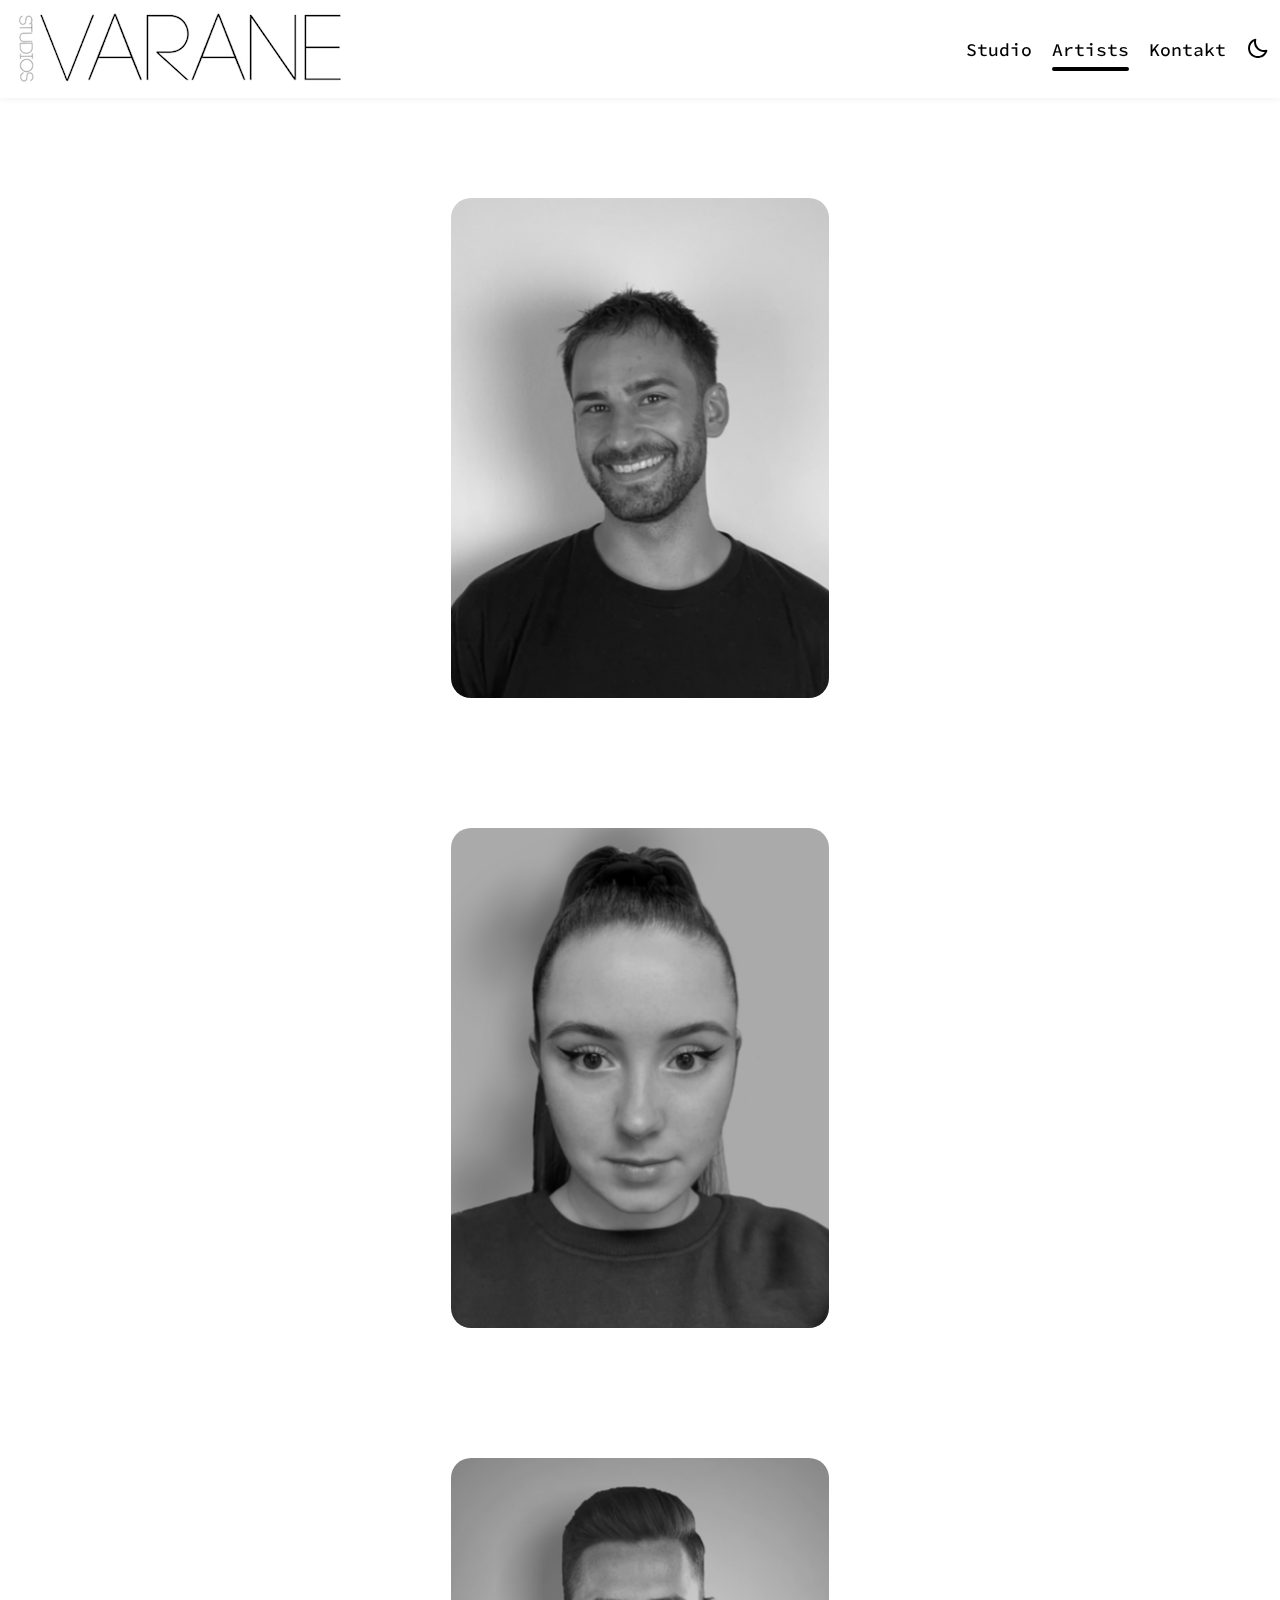
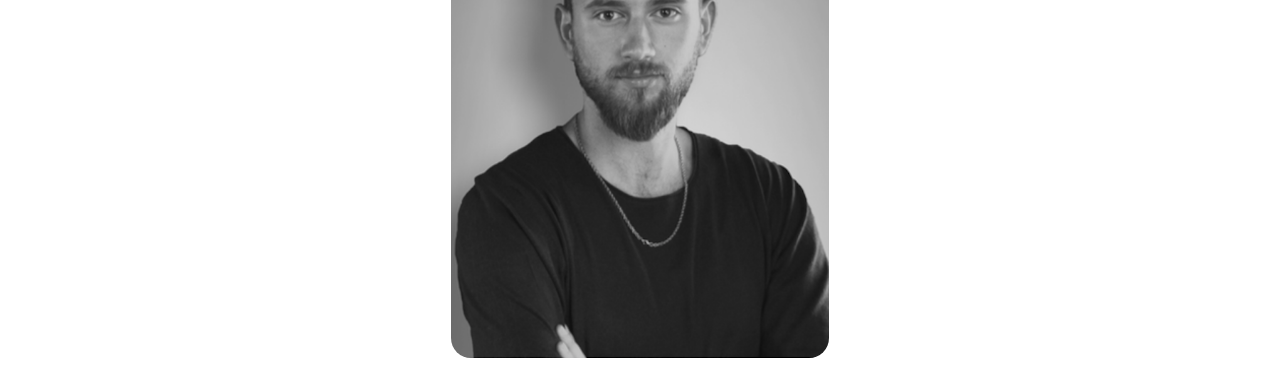
==== artists.html @ 49bd5207 "update" ====
<!DOCTYPE html>
<html lang="en">
  <head>
    <meta charset="UTF-8" />
    <meta http-equiv="X-UA-Compatible" content="IE=edge" />
    <meta name="viewport" content="width=Neo, initial-scale=1.0" />
    <title>varane.studio2</title>
    <link
      href="https://unpkg.com/boxicons@2.1.1/css/boxicons.min.css"
      rel="stylesheet"
    />
    <link href="./style.css" rel="stylesheet" />
  </head>
  <body>
    <header class="page__header header">
      <div class="header__container container">
        <div class="header__body">
          <div class="header__leftside">
            <a href="./index.html" title="" class="header__logo_light"
              ><img
                class="light"
                src="./images/header_logo.png"
                alt="header logo"
            /></a>
            <a href="./index.html" title="" class="header__logo_dark"
              ><img
                class="dark"
                src="./images/inverted_header_logo.png"
                alt="header logo"
            /></a>
          </div>
          <div class="header__rightside">
            <div class="header__menu header-menu">
              <ul class="header-menu__list">
                <li class="header-menu__item">
                  <a href="./studio.html" title="" class="header-menu__link"
                    >Studio</a
                  >
                </li>
                <li class="header-menu__item">
                  <a
                    href="./artists.html"
                    title=""
                    class="header-menu__link current"
                    >Artists</a
                  >
                </li>

                <li class="header-menu__item">
                  <a href="./contact.html" title="" class="header-menu__link"
                    >Kontakt</a
                  >
                </li>
              </ul>
            </div>
            <div class="header__changer">
              <div class="header__moon">
                <i class="bx bx-moon"></i>
              </div>
            </div>
            <div class="header__mob">
              <div class="header__mob-menu">
                <i class="bx bx-menu"></i>
              </div>
            </div>
          </div>
        </div>
      </div>
    </header>
    <div class="page__artists home">
      <div class="intro__container container">
        <div class="intro__body Stefan ">
          <div class="artist card">
            <div class="card__img">
              <img src="./images/stefan.png" alt="Stefan Leußer" />
            </div>
            <div class="card__content">
              <span class="card__name">Stefan Leußer</span>
              <span class="tattoostyle card__position">Schwarz Weiß Kontraste</span>
              <span class="tattoostyle card__position">&</span>
              <span class="tattoostyle card__position">Abstrakte Elemente</span>
              <div class="card__socials"><a
                  href="https://www.instagram.com/varane.studios/"
                  class="card__social"
                  ><i class="bx bxl-instagram-alt"></i
                ></a>
              </div>
            </div>
          </div>
        </div> 
        <div class="intro__body Lou ">
          <div class="artist card">
            <div class="card__img">
              <img src="./images/lou.png" alt="Louisa Wiewel" />
            </div>
            <div class="card__content">
              <span class="card__name">Louisa Wiewel</span>
              <span class="tattoostyle card__position">Feine Linien</span>
              <span class="tattoostyle card__position">&</span>
              <span class="tattoostyle card__position">Sanfte Schatten</span>
              <div class="card__socials"><a
                  href="https://www.instagram.com/louutattoo/"
                  class="card__social"
                  ><i class="bx bxl-instagram-alt"></i
                ></a>
              </div>
            </div>
          </div>
        </div> 
        <div class="intro__body Vitalij ">
          <div class="artist card">
            <div class="card__img">
              <img src="./images/vitalij.png" alt="Vitalij Krist" />
            </div>
            <div class="card__content">
              <span class="card__name">Vitalij Krist</span>
              <span class="tattoostyle card__position">Feine, geometrische Linien</span>
              <span class="tattoostyle card__position">&</span>
              <span class="tattoostyle card__position">Realistische Motive</span>
              <div class="card__socials"><a
                  href="https://www.instagram.com/vitalijkrist.ttt/"
                  class="card__social"
                  ><i class="bx bxl-instagram-alt"></i
                ></a>
              </div>
            </div>
          </div>
        </div> 
    <script src="./index.js"></script>
  </body>
</html>
---- style.css ----
/* Google Fonts */
@import url("https://fonts.googleapis.com/css2?family=Public+Sans&family=Source+Code+Pro&display=swap");
/* Variables CSS */
:root {
  --primary-color: white;
  --white-color: white;
  --text-color: black;
  --gray-color: #888888;
  --invert-primary-color: Black;
  --invert-text-color: white;
  --invert-bg-color: black;
}

/* Main Styles */
* {
  margin: 0;
  padding: 0;
  box-sizing: border-box;
}

body {
  min-height: 100vh;
  font-family: "Source Code Pro", "public sans", sans-serif, monospace;
  background: var(--white-color);
}

a {
  text-decoration: none;
}

ul {
  list-style: none;
}

.container {
  max-width: 100%;
  padding: 0 10px;
  width: 100%;
  margin: 0 auto;
}

.header {
  /* padding: 23px 0; */
  background: var(--white-color);
  box-shadow: 0px -2px 10px rgba(0, 0, 0, 0.1);
  transition: 0.3s;
  position: sticky;
  top: 0;
  left: 0;
  width: 100%;
  z-index: 1;
}

.header__body {
  display: flex;
  justify-content: space-between;
  align-items: center;
}

.header__logo {
  max-width: 250px;
  width: 100%;
}

.header__logo_dark {
  display: none;
}

.header__logo img {
  display: block;
  width: 100%;
  object-fit: contain;
}

.header__leftside {
  display: flex;
  align-items: center;
}

.header__rightside {
  display: flex;
  align-items: center;
}

.header-menu__list {
  display: flex;
  align-items: center;
}

.header-menu__item {
  padding: 0 10px;
}

.header-menu__link {
  font-weight: 500;
  font-size: 18px;
  color: var(--text-color);
  display: inline-flex;
  position: relative;
  transition: 0.3s;
}

.header-menu__link:after {
  content: "";
  position: absolute;
  left: 0;
  bottom: -10px;
  width: 0;
  height: 4px;
  background: var(--text-color);
  border-radius: 2px;
  transition: 0.3s;
}

.header-menu__link:hover:after {
  width: 100%;
}

.current::after {
  width: 100%;
}

.header__moon {
  display: flex;
  align-items: center;
  margin-left: 10px;
  font-size: 24px;
  color: var(--text-color);
  cursor: pointer;
  transition: 0.3s;
}

.header__mob-menu {
  margin-left: 10px;
  font-size: 26px;
  color: var(--text-color);
  cursor: pointer;
  transition: 0.3s;
  display: flex;
  align-items: center;
}

.header__mob {
  display: none;
}

.intro {
  min-height: calc(100vh - 80px);
  display: flex;
  align-items: center;
}

.intro__body {
  display: flex;
  align-items: center;
  justify-content: space-evenly;
  padding-top: 100px;
  padding-bottom: 30px;
}

.intro__content {
  max-width: 560px;
  width: 100%;
  padding-right: 20px;
}

.intro__title {
  font-weight: 600;
  font-size: 64px;
  line-height: 1.2;
  color: var(--text-color);
  margin-bottom: 10px;
  transition: 0.3s;
}

.intro__title span {
  color: var(--primary-color);
  transition: 0.3s;
}

.intro__position {
  display: block;
  font-weight: 500;
  font-size: 24px;
  color: var(--gray-color);
  margin-bottom: 25px;
}

.intro__text {
  font-size: 16px;
  line-height: 1.3;
  color: var(--text-color);
  margin-bottom: 30px;
  transition: 0.3s;
}

.btn {
  display: inline-flex;
  background: transparent;
  border: 2px solid var(--text-color);
  border-radius: 30px;
  padding: 13px 36px;
  align-items: center;
  justify-content: center;
  font-weight: 500;
  font-size: 16px;
  color: var(--text-color);
  transition: 0.3s;
}

.btn .bx {
  font-size: 24px;
}

.btn:hover {
  background: var(--text-color);
  color: var(--white-color);
  transform: scale(1.05);
}

.intro-soc {
  display: flex;
  margin: 0 -10px;
  margin-top: 40px;
  align-items: center;
}

.intro-soc__item {
  padding: 0 10px;
}

.intro-soc__link {
  display: flex;
  width: 40px;
  height: 40px;
  border-radius: 50%;
  align-items: center;
  justify-content: center;
  border: 2px solid var(--text-color);
  background: transparent;
  font-size: 24px;
  color: var(--text-color);
  transition: 0.3s;
}

.intro-soc__link:hover {
  background: var(--text-color);
  color: var(--white-color);
  transform: scale(1.15);
}

/* Intro Card */
.card_light {
  display: block;
  width: 100%;
  height: 500px;
  position: relative;
  overflow: hidden;
  border-radius: 20px;
  text-replace: 0.5s;
}

.card_light img {
  display: block;
  width: 100%;
  max-height: 400px;
  object-fit: contain;
}

.card__img {
  position: absolute;
  top: 0;
  left: 0;
  bottom: 0;
  right: 0;
  transition: 0.5s;
}

.card__img img {
  position: absolute;
  top: 0;
  left: 0;
  width: 100%;
  height: 100%;
  object-fit: cover;
}

.card__content {
  position: absolute;
  bottom: -50%;
  left: 0;
  width: 100%;
  z-index: 2;
  background-color: #cccccc;
  padding: 30px 20px;
  display: flex;
  justify-content: center;
  align-items: center;
  flex-direction: column;
  transition: 0.5s;
}

.card__name {
  display: block;
  font-weight: 600;
  font-size: 18px;
  color: #323232;
  margin-bottom: 5px;
}

.card__position {
  display: block;
  font-weight: normal;
  font-size: 14px;
  color: #4a4a4a;
  margin-bottom: 15px;
}

.card__socials {
  display: flex;
  align-items: center;
}

.card__social {
  display: inline-flex;
  margin-top: 10px;
  color: #4a4a4a;
  text-decoration: none;
}

.main {
  font-size: 72px;
}

.artists {
  font-size: 36px;
}

.card_light:hover .card__content {
  bottom: 0;
}

.card_light:hover {
  transform: translateY(-10px);
}

.card_light:hover .card__img {
  filter: blur(5px);
}

.card:hover .card__content {
  bottom: 0;
}

.card:hover {
  transform: translateY(-10px);
}

.card:hover .card__img {
  filter: blur(5px);
}

.card_dark {
  display: none;
}

/* Our Artists */

.headline {
  display: flex;
  justify-content: center;
  font-size: 36px;
  margin-block-start: 1.33em;
  margin-block-end: 1.33em;
  margin-inline-start: 0px;
  margin-inline-end: 0px;
  font-weight: bold;
  color: black;
  transition: 0.3s;
  padding-top: 50px;
}

.is-black .headline {
  color: white;
}
/* Artist card section */

.card {
  display: block;
  width: 100%;
  height: 500px;
  position: relative;
  overflow: hidden;
  border-radius: 20px;
  text-replace: 0.5s;
}

.artist {
  width: 30%;
}

.tattoostyle {
  margin-bottom: 0%;
}

/* Footer */
.footer_container {
  max-width: 1170px;
  margin: auto;
}
.row {
  display: flex;
  flex-wrap: wrap;
}
ul {
  list-style: none;
}
.footer {
  background-color: white;
  padding: 70px 0;
}
.footer-col {
  width: 25%;
  padding: 0 15px;
}
.footer-col h4 {
  font-size: 18px;
  color: var(--text-color);
  text-transform: capitalize;
  margin-bottom: 35px;
  font-weight: 500;
  position: relative;
}
.footer-col h4::before {
  content: "";
  position: absolute;
  left: 0;
  bottom: -10px;
  width: 0;
  height: 4px;
  background: var(--text-color);
  border-radius: 2px;
  transition: 0.3s;
}

.footer-col h4:hover:before {
  width: 66%;
}

.footer-col ul li:not(:last-child) {
  margin-bottom: 10px;
}
.footer-col ul li a {
  font-size: 16px;
  text-transform: capitalize;
  color: black;
  text-decoration: none;
  font-weight: 300;
  color: var(--text-color);
  display: block;
  transition: all 0.3s ease;
}
.footer-col ul li a:hover {
  color: var(--text-color);
  padding-left: 8px;
}

/* Artists Page */

/*# sourceMappingURL=main.css.map */

/* Black Styles */
body.is-black {
  background: var(--invert-bg-color);
}

.is-black .header {
  background: var(--invert-bg-color);
  box-shadow: 0px -2px 10px rgba(255, 255, 255, 0.5);
}
/* If logo img is replaced by font = .is-black .header__logo {
  color: var(--invert-text-color);
} */

.is-black .light {
  display: none;
}

.is-black .header__logo_dark {
  display: block;
  width: 100%;
  object-fit: contain;
}

.is-black .header-menu__link {
  color: var(--invert-text-color);
}

.is-black .header-menu__link:after {
  background: var(--white-color);
}

.is-black .header__moon {
  color: var(--invert-text-color);
}

.is-black .intro__title {
  color: var(--invert-text-color);
}

.is-black .intro__title span {
  color: var(--invert-primary-color);
}

.is-black .intro__text {
  color: var(--invert-text-color);
}

.is-black .btn {
  color: var(--white-color);
  border-color: var(--white-color);
}

.is-black .btn:hover {
  background: var(--white-color);
  color: var(--invert-primary-color);
}

.is-black .intro-soc__link {
  color: var(--white-color);
  border-color: var(--white-color);
}

.is-black .intro-soc__link:hover {
  background: var(--white-color);
  color: var(--invert-primary-color);
}

.is-black .header__mob-menu {
  color: var(--invert-text-color);
}

.is-black .card_dark {
  display: block;
  width: 100%;
  height: 500px;
  position: relative;
  overflow: hidden;
  border-radius: 20px;
  text-replace: 0.5s;
}

.is-black .card_dark img {
  display: block;
  width: 100%;
  max-height: 400px;
  object-fit: cover;
}

.is-black .card_dark:hover .card__content {
  bottom: 0;
}

.is-black .card_dark:hover {
  transform: translateY(-10px);
}

.is-black .card_dark:hover .card__img {
  filter: blur(5px);
}

.is-black .card_light {
  display: none;
}

.is-black .footer {
  background-color: black;
}

.is-black .footer-col h4 {
  color: white;
}

.is-black .footer-col h4::before {
  background: white;
}

.is-black .footer-col ul li {
  color: white;
}

.is-black .footer-col ul li a {
  color: white;
}

.is-black .footer-col ul li a:hover {
  color: white;
}

/* Media Queries */
@media (max-width: 1023px) {
  .header-menu__link {
    font-size: 16px;
  }

  .header__logo {
    font-size: 24px;
  }

  .intro__title {
    font-size: 42px;
  }

  .intro__position {
    font-size: 18px;
    margin-bottom: 20px;
  }

  .intro__text {
    font-size: 14px;
    margin-bottom: 20px;
  }

  .intro-soc {
    margin-top: 20px;
  }

  .btn {
    font-size: 14px;
  }

  .btn .bx {
    font-size: 20px;
  }
}
@media (max-width: 767px) {
  .header {
    padding: 20px 0;
  }

  .intro {
    min-height: calc(100vh - 69px);
  }

  .header-menu {
    position: fixed;
    top: 69px;
    left: 100%;
    width: 100%;
    height: calc(100vh - 69px);
    background: rgba(255, 255, 255, 0.9);
    display: flex;
    justify-content: center;
    align-items: center;
    transition: 0.3s;
  }

  .header-menu.is-active {
    left: 0;
  }

  .header-menu__list {
    flex-direction: column;
  }

  .header__mob {
    display: block;
  }

  .is-black .header-menu {
    background: rgba(0, 0, 0, 0.8);
  }

  .header-menu__item:not(:last-child) {
    margin-bottom: 20px;
  }

  .header-menu__link {
    font-size: 24px;
  }

  .intro__body {
    flex-direction: column;
  }

  .intro__img {
    margin-bottom: 30px;
  }

  .intro__content {
    padding: 0;
  }

  .intro__title {
    font-size: 32px;
    text-align: center;
  }

  .intro__position {
    text-align: center;
  }

  .intro__text {
    text-align: center;
  }

  .intro__btn {
    display: flex;
    justify-content: center;
  }

  .artist {
    width: 75%;
    margin-bottom: 100px;
  }

  .footer-col {
    width: 50%;
    margin-bottom: 30px;
  }
}
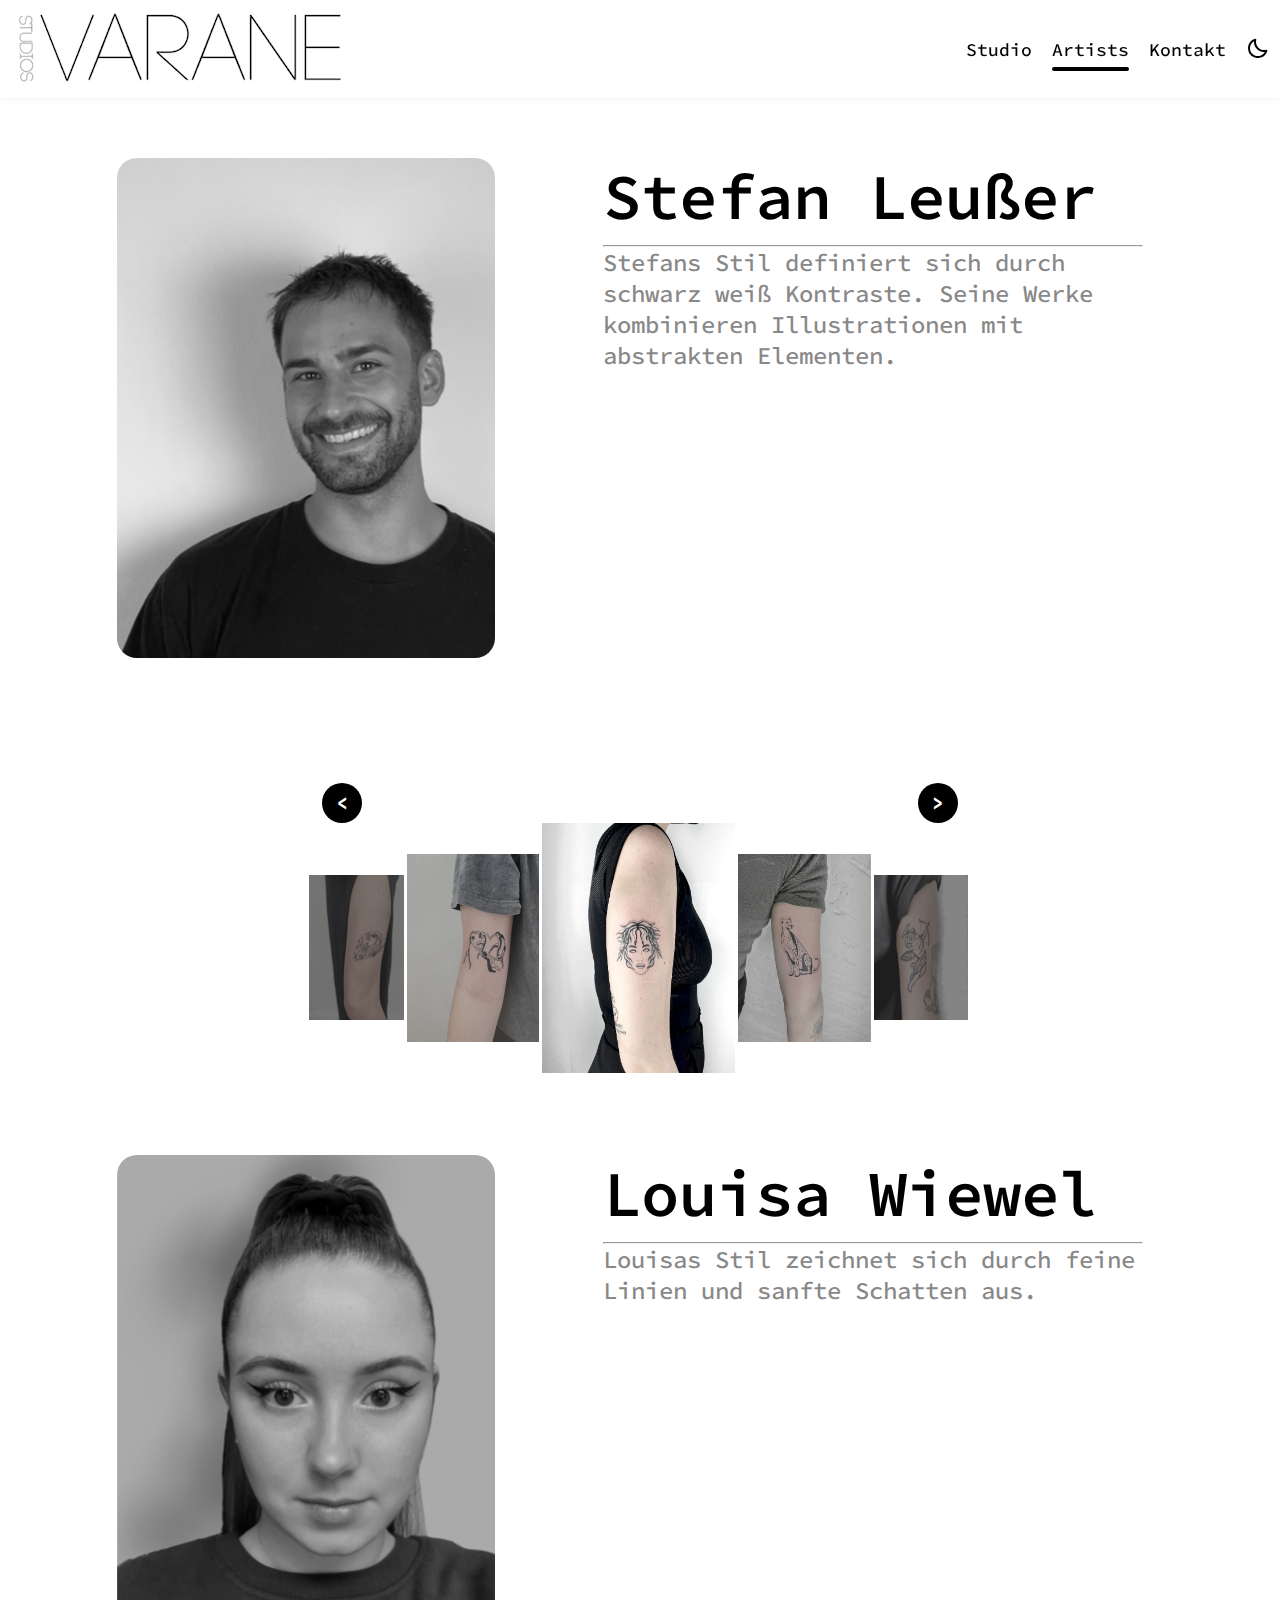
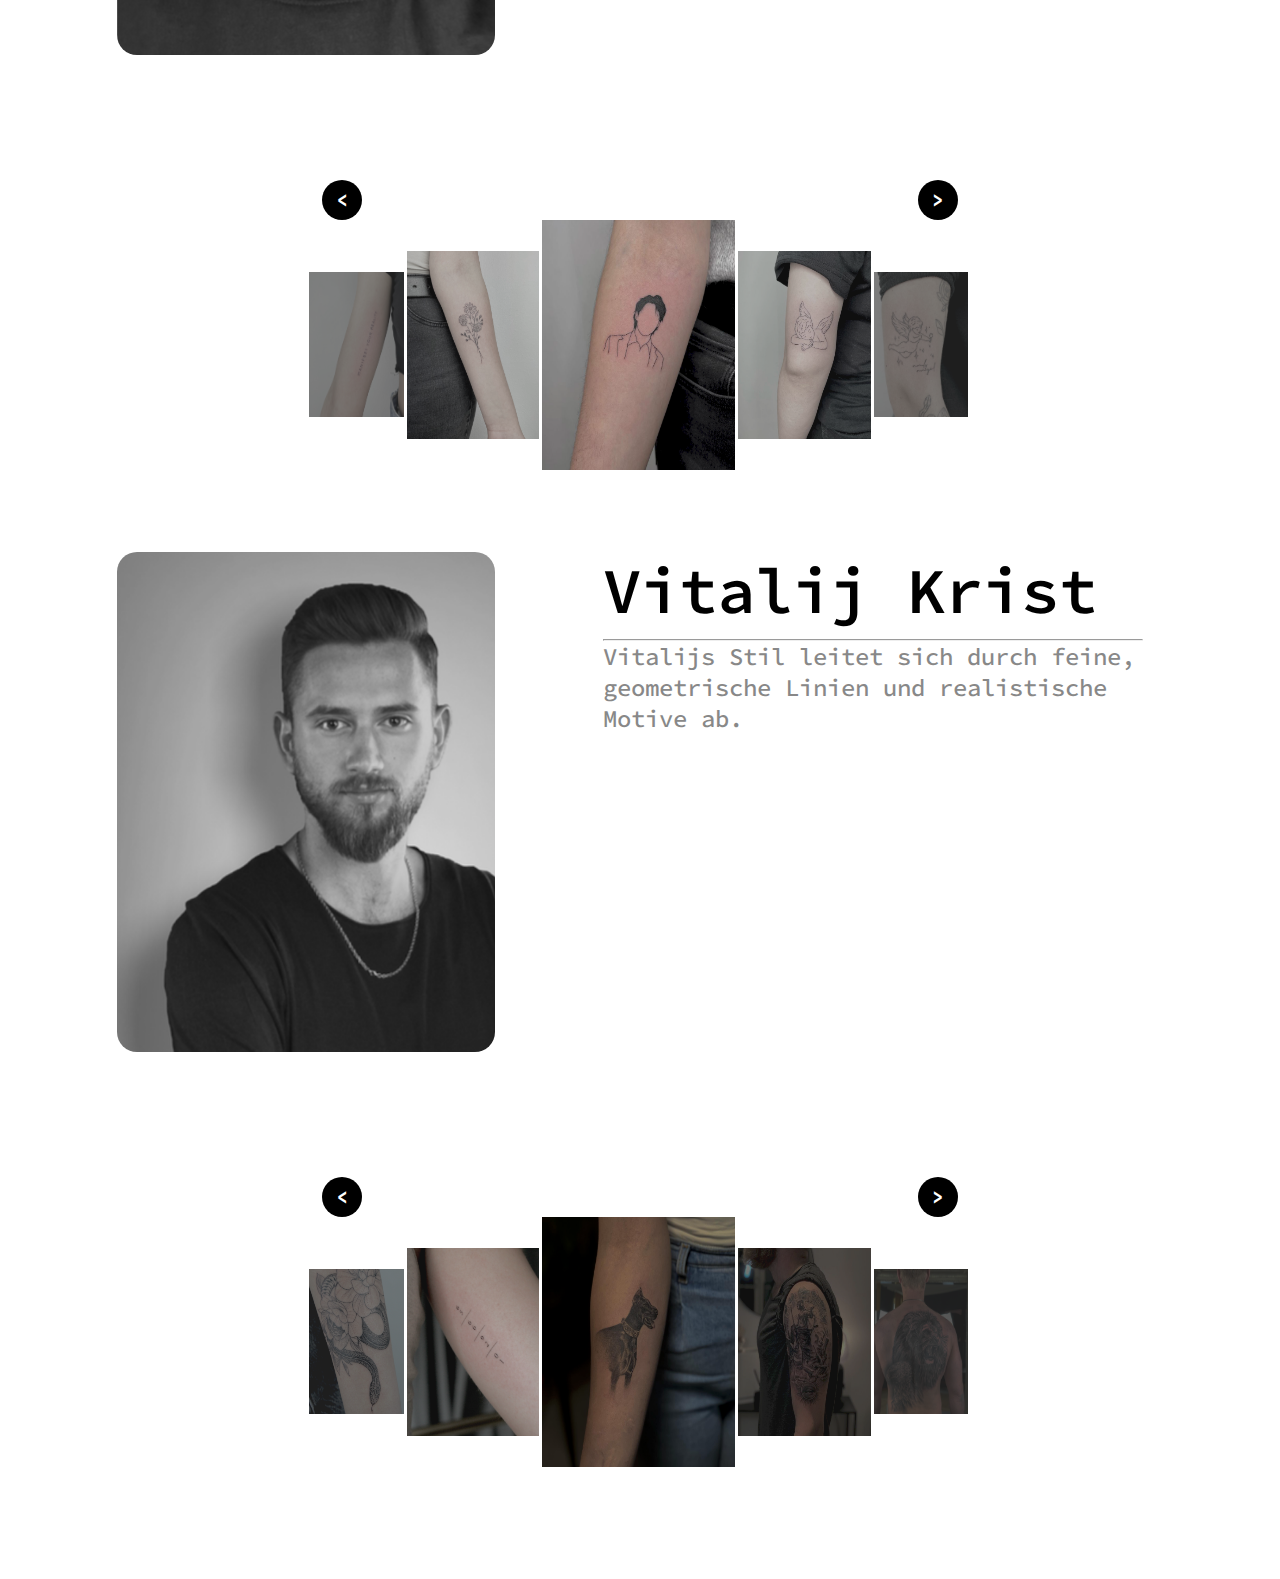
==== commit 43bd71fc: "update" ====
--- a/artists.html
+++ b/artists.html
@@ -67,65 +67,101 @@
         </div>
       </div>
     </header>
-    <div class="page__artists home">
-      <div class="intro__container container">
-        <div class="intro__body Stefan ">
+<!-- Stefan -->
+<div class="page__intro home">
+  <div class="intro__container container">
+    <div class="intro__artists home">
+      <div class="card_artist">
+       <div class="intro__artists Stefan ">
+        <div class="artist card">
+         <div class="card__img_artist"><img src="./images/stefan.png" alt="Stefan Leußer" /></div>
+        </div>
+      <div class="intro__content">
+        <h1 class="intro__title">Stefan Leußer</h1>
+        <hr />
+        <span class="intro__position"
+          >Stefans Stil definiert sich durch  schwarz weiß Kontraste. 
+          Seine Werke kombinieren  Illustrationen mit abstrakten Elementen.
+        </span>
+      </div>
+      </div>
+      <div class="slide hi-slide">
+        <div class="hi-prev"></div>
+        <div class="hi-next"></div>
+        <ul>
+          <li> <a href=""></a><img src="./images/stefan1.png" alt="" /></li>
+          <li><img src="./images/stefan2.png" alt="" /></li>
+          <li><img src="./images/stefan3.png" alt="" /></li>
+          <li><img src="./images/stefan4.png" alt="" /></li>
+          <li><img src="./images/stefan5.png" alt="" /></li>
+          <li><img src="./images/stefan6.png" alt="" /></li>
+          <li><img src="./images/stefan7.png" alt="" /></li>
+        </ul>
+      </div>
+      <!-- Lou -->
+      <div class="intro__artists home">
+        <div class="card_artist">
+         <div class="intro__artists Stefan ">
           <div class="artist card">
-            <div class="card__img">
-              <img src="./images/stefan.png" alt="Stefan Leußer" />
+           <div class="card__img_artist"><img src="./images/lou.png" alt="Louisa Wiewel" /></div>
+          </div>
+        <div class="intro__content">
+          <h1 class="intro__title">Louisa Wiewel</h1>
+          <hr />
+          <span class="intro__position"
+            >Louisas Stil zeichnet sich durch feine Linien und sanfte Schatten aus.
+          </span>
+        </div>
+        </div>
+        <div class="slide hi-slide">
+          <div class="hi-prev"></div>
+          <div class="hi-next"></div>
+          <ul>
+            <li> <a href=""></a><img src="./images/lou1.png" alt="" /></li>
+            <li><img src="./images/lou2.png" alt="" /></li>
+            <li><img src="./images/lou3.png" alt="" /></li>
+            <li><img src="./images/lou4.png" alt="" /></li>
+            <li><img src="./images/lou5.png" alt="" /></li>
+            <li><img src="./images/lou6.png" alt="" /></li>
+            <li><img src="./images/lou7.png" alt="" /></li>
+          </ul>
+        </div>
+        <!-- Vitalij -->
+        <div class="intro__artists home">
+          <div class="card_artist">
+           <div class="intro__artists Stefan ">
+            <div class="artist card">
+             <div class="card__img_artist"><img class="vitalij" src="./images/vitalij.png" alt="Vitalij Krist" /></div>
             </div>
-            <div class="card__content">
-              <span class="card__name">Stefan Leußer</span>
-              <span class="tattoostyle card__position">Schwarz Weiß Kontraste</span>
-              <span class="tattoostyle card__position">&</span>
-              <span class="tattoostyle card__position">Abstrakte Elemente</span>
-              <div class="card__socials"><a
-                  href="https://www.instagram.com/varane.studios/"
-                  class="card__social"
-                  ><i class="bx bxl-instagram-alt"></i
-                ></a>
-              </div>
-            </div>
+          <div class="intro__content">
+            <h1 class="intro__title">Vitalij Krist</h1>
+            <hr />
+            <span class="intro__position"
+              >Vitalijs Stil leitet sich durch feine, geometrische Linien und realistische Motive ab.
+            </span>
           </div>
-        </div> 
-        <div class="intro__body Lou ">
-          <div class="artist card">
-            <div class="card__img">
-              <img src="./images/lou.png" alt="Louisa Wiewel" />
-            </div>
-            <div class="card__content">
-              <span class="card__name">Louisa Wiewel</span>
-              <span class="tattoostyle card__position">Feine Linien</span>
-              <span class="tattoostyle card__position">&</span>
-              <span class="tattoostyle card__position">Sanfte Schatten</span>
-              <div class="card__socials"><a
-                  href="https://www.instagram.com/louutattoo/"
-                  class="card__social"
-                  ><i class="bx bxl-instagram-alt"></i
-                ></a>
-              </div>
-            </div>
           </div>
-        </div> 
-        <div class="intro__body Vitalij ">
-          <div class="artist card">
-            <div class="card__img">
-              <img src="./images/vitalij.png" alt="Vitalij Krist" />
-            </div>
-            <div class="card__content">
-              <span class="card__name">Vitalij Krist</span>
-              <span class="tattoostyle card__position">Feine, geometrische Linien</span>
-              <span class="tattoostyle card__position">&</span>
-              <span class="tattoostyle card__position">Realistische Motive</span>
-              <div class="card__socials"><a
-                  href="https://www.instagram.com/vitalijkrist.ttt/"
-                  class="card__social"
-                  ><i class="bx bxl-instagram-alt"></i
-                ></a>
-              </div>
-            </div>
+          <div class="slide hi-slide">
+            <div class="hi-prev"></div>
+            <div class="hi-next"></div>
+            <ul>
+              <li> <a href=""></a><img src="./images/vit1.png" alt="" /></li>
+              <li><img src="./images/vit2.png" alt="" /></li>
+              <li><img src="./images/vit3.png" alt="" /></li>
+              <li><img src="./images/vit4.png" alt="" /></li>
+              <li><img src="./images/vit5.png" alt="" /></li>
+              <li><img src="./images/vit6.png" alt="" /></li>
+              <li><img src="./images/vit7.png" alt="" /></li>
+            </ul>
           </div>
-        </div> 
+    <!-- Gallery displaying some works -->
+
     <script src="./index.js"></script>
+    <script src="https://code.jquery.com/jquery-3.4.1.js"></script>
+    <script src="./hislide/jquery.hislide.js"></script>
+<script>
+      $(".slide").hiSlide();
+</script>
+
   </body>
 </html>
--- a/style.css
+++ b/style.css
@@ -158,6 +158,13 @@
   padding-bottom: 30px;
 }
 
+.intro__artists {
+  display: flex;
+  justify-content: space-evenly;
+  padding-top: 30px;
+  padding-bottom: 30px;
+}
+
 .intro__content {
   max-width: 560px;
   width: 100%;
@@ -260,6 +267,16 @@
   text-replace: 0.5s;
 }
 
+.card_artist {
+  display: block;
+  width: 100%;
+  height: 100%;
+  position: relative;
+  overflow: hidden;
+  border-radius: 20px;
+  text-replace: 0.5s;
+}
+
 .card_light img {
   display: block;
   width: 100%;
@@ -268,6 +285,15 @@
 }
 
 .card__img {
+  position: absolute;
+  top: 0;
+  left: 0;
+  bottom: 0;
+  right: 0;
+  transition: 0.5s;
+}
+
+.card__img_artist {
   position: absolute;
   top: 0;
   left: 0;
@@ -401,6 +427,87 @@
 
 .tattoostyle {
   margin-bottom: 0%;
+}
+
+/* Artists Gallery */
+.hi-slide {
+  position: relative;
+  width: 754px;
+  height: 292px;
+  border-radius: 50px;
+  margin: 115px auto 0;
+}
+
+.hi-slide .hi-next,
+.hi-slide .hi-prev {
+  position: absolute;
+  top: 50;
+  width: 40px;
+  height: 40px;
+  margin-top: -20px;
+  border-radius: 50px;
+  line-height: 40px;
+  text-align: center;
+  cursor: pointer;
+  background-color: black;
+  color: white;
+  transition: all 2s;
+  font-size: 20px;
+  font-weight: bold;
+}
+
+.hi-slide .hi-prev {
+  left: 59px;
+}
+
+.hi-slide .hi-prev::before {
+  content: "<";
+}
+
+.hi-slide .hi-next {
+  right: 59px;
+}
+
+.hi-slide .hi-next::before {
+  content: ">";
+}
+
+.hi-slide > ul {
+  list-style: none;
+  position: relative;
+  width: 754px;
+  height: 292px;
+  margin: 0;
+  padding: 0;
+}
+
+.hi-slide > ul > li {
+  overflow: hidden;
+  position: absolute;
+  z-index: 0;
+  left: 377px;
+  top: 147px;
+  width: 0;
+  height: 0;
+  margin: 0;
+  padding: 0;
+  border: 3px solid white;
+  cursor: pointer;
+  background-color: #333;
+}
+
+.hi-slide > ul > li > img {
+  width: 100%;
+  height: 100%;
+  background-position: center;
+}
+
+.artists_gallery {
+  display: flex;
+}
+
+.vitalij {
+  width: 500px;
 }
 
 /* Footer */
@@ -595,6 +702,12 @@
 
 .is-black .footer-col ul li a:hover {
   color: white;
+}
+
+.is-black .hi-slide .hi-next,
+.is-black .hi-slide .hi-prev {
+  background-color: white;
+  color: black;
 }
 
 /* Media Queries */
